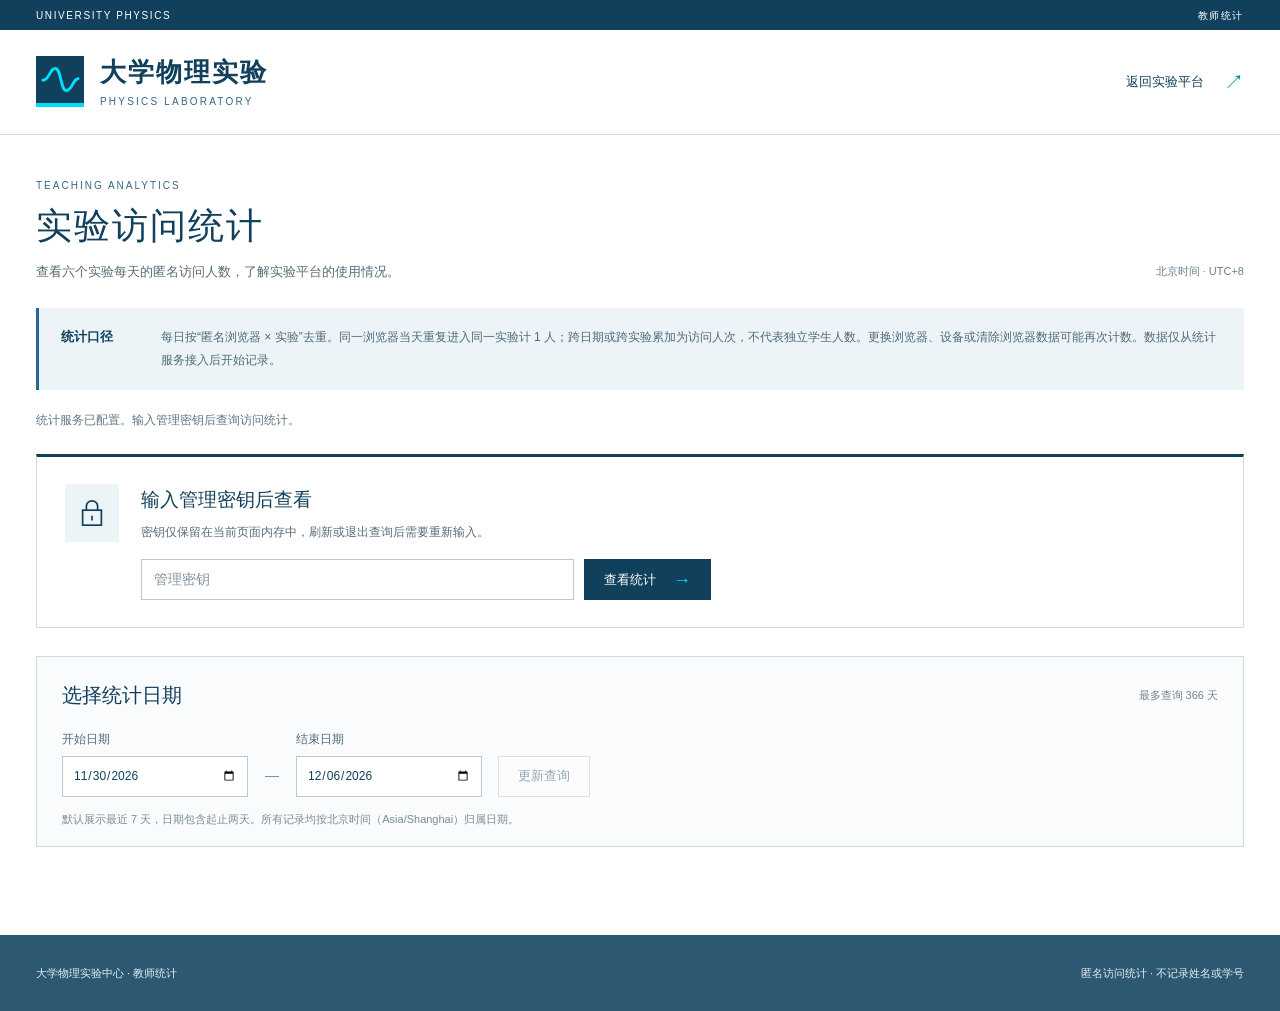
==== statistics.html @ d80bd219 "Add daily anonymous visitors for each experiment and protected teacher reports" ====
<!doctype html>
<html lang="zh-CN">
<head>
  <meta charset="utf-8">
  <meta name="viewport" content="width=device-width,initial-scale=1">
  <meta name="theme-color" content="#10405c">
  <meta name="robots" content="noindex,nofollow">
  <title>实验访问统计 · 大学物理实验中心</title>
  <link rel="icon" href="assets/favicon.svg?v=2b9576f8598b24f1" type="image/svg+xml">
  <link rel="stylesheet" href="statistics.css?v=2b9576f8598b24f1">
  <script defer src="analytics-config.js?v=2b9576f8598b24f1"></script>
  <script defer src="statistics.js?v=2b9576f8598b24f1"></script>
<meta name="physics-release" content="2b9576f8598b24f1">
</head>
<body>
  <a class="skip" href="#main">跳到主要内容</a>
  <div class="utility"><div class="wrap"><span>UNIVERSITY PHYSICS</span><span>教师统计</span></div></div>
  <header class="site-header"><div class="wrap masthead">
    <a class="brand" href="index.html?v=2b9576f8598b24f1#home" aria-label="返回大学物理实验中心"><img src="assets/favicon.svg?v=2b9576f8598b24f1" alt="" width="48" height="51"><span><strong>大学物理实验</strong><small>PHYSICS LABORATORY</small></span></a>
    <a class="back-link" href="index.html?v=2b9576f8598b24f1#home">返回实验平台 <span aria-hidden="true">↗</span></a>
  </div></header>
  <main class="wrap" id="main" tabindex="-1">
    <div class="page-heading"><div><p class="eyebrow">TEACHING ANALYTICS</p><h1>实验访问统计</h1><p class="page-description">查看六个实验每天的匿名访问人数，了解实验平台的使用情况。</p></div><span class="timezone">北京时间 · UTC+8</span></div>
    <div class="counting-note"><strong>统计口径</strong><p>每日按“匿名浏览器 × 实验”去重。同一浏览器当天重复进入同一实验计 1 人；跨日期或跨实验累加为访问人次，不代表独立学生人数。更换浏览器、设备或清除浏览器数据可能再次计数。数据仅从统计服务接入后开始记录。</p></div>
    <p class="service-status" id="service-status" role="status">正在检查统计服务配置…</p>
    <noscript><p class="message error">请启用 JavaScript 后查询访问统计。</p></noscript>
    <section class="access-panel" id="access-panel" aria-labelledby="access-title" hidden>
      <div class="access-icon" aria-hidden="true"><svg viewBox="0 0 32 32" fill="none"><rect x="6" y="13" width="20" height="16" stroke="currentColor" stroke-width="1.8"/><path d="M10 13V9a6 6 0 0 1 12 0v4M16 19v5" stroke="currentColor" stroke-width="1.8"/></svg></div>
      <div class="access-content"><h2 id="access-title">输入管理密钥后查看</h2><p>密钥仅保留在当前页面内存中，刷新或退出查询后需要重新输入。</p>
        <form id="access-form"><label class="sr-only" for="management-key">管理密钥</label><input id="management-key" type="password" placeholder="管理密钥" autocomplete="off" autocapitalize="off" spellcheck="false" required><button class="button primary" id="unlock-button" type="submit">查看统计 <span aria-hidden="true">→</span></button></form>
      </div>
    </section>
    <div class="access-session" id="access-session" hidden><span><i aria-hidden="true"></i>已解锁当前页面的统计查询</span><button class="text-button" id="lock-button" type="button">退出查询</button></div>
    <section class="report-panel" aria-labelledby="report-title">
      <div class="section-heading"><h2 id="report-title">选择统计日期</h2><span>最多查询 366 天</span></div>
      <form class="report-form" id="report-form"><fieldset id="range-fields" disabled><legend class="sr-only">统计日期范围</legend><label>开始日期<input id="date-from" type="date" required></label><span class="date-separator" aria-hidden="true">—</span><label>结束日期<input id="date-to" type="date" required></label><button class="button" id="query-button" type="submit" disabled>更新查询</button></fieldset></form>
      <p class="date-hint">默认展示最近 7 天，日期包含起止两天。所有记录均按北京时间（Asia/Shanghai）归属日期。</p>
    </section>
    <div class="message" id="report-message" role="status" aria-live="polite" hidden></div>
    <section class="report-results" id="report-results" aria-labelledby="results-title" hidden>
      <div class="section-heading result-heading"><div><p class="eyebrow">SELECTED PERIOD</p><h2 id="results-title">区间累计访问人次</h2><p id="range-summary"></p></div><button class="button export-button" id="export-button" type="button">导出 CSV <span aria-hidden="true">↓</span></button></div>
      <div class="stat-grid" id="stat-grid"></div>
      <div class="table-heading"><h3>每日访问人数</h3><p>各实验当天去重；合计按实验累加。</p></div>
      <div class="table-scroll" tabindex="0" role="region" aria-label="每日实验访问人数表，可横向滚动"><table><caption class="sr-only">各实验每日匿名浏览器访问人数</caption><thead><tr><th scope="col">日期</th><th scope="col">杨氏模量</th><th scope="col">非线性电阻</th><th scope="col">牛顿环</th><th scope="col">光的偏振</th><th scope="col">示波器的使用</th><th scope="col">霍尔效应</th><th scope="col">合计人次</th></tr></thead><tbody id="daily-table-body"></tbody><tfoot id="daily-table-foot"></tfoot></table></div>
      <p class="report-footnote" id="report-updated"></p>
    </section>
    <section class="empty-state" id="empty-state" hidden aria-labelledby="empty-title"><span aria-hidden="true">—</span><h2 id="empty-title">所选日期尚无访问记录</h2><p id="empty-description">可以尝试选择其他日期。统计服务接入前的访问不会补录。</p></section>
  </main>
  <footer><div class="wrap"><span>大学物理实验中心 · 教师统计</span><span>匿名访问统计 · 不记录姓名或学号</span></div></footer>
</body>
</html>
---- statistics.css ----
:root{--navy:#10405c;--blue:#246891;--cyan:#00deff;--ink:#242424;--muted:#596b76;--line:#cfd9de;--paper:#f3f3f3;--font:Arial,"PingFang SC","Microsoft YaHei",sans-serif}
*{box-sizing:border-box}
body{margin:0;background:#fff;color:var(--ink);font:14px/1.7 var(--font)}
button,input{font:inherit}
button,a,input{touch-action:manipulation}
button{cursor:pointer}
a{color:inherit;text-decoration:none}
button:disabled{cursor:not-allowed;opacity:.45}
button:focus-visible,a:focus-visible,input:focus-visible,.table-scroll:focus-visible{outline:3px solid #0087a3;outline-offset:3px}
[hidden]{display:none!important}
.wrap{width:min(100%,1392px);margin:auto;padding-left:36px;padding-right:36px}
.utility{background:var(--navy);color:#fff;font-size:10px;letter-spacing:1.6px}
.utility .wrap{min-height:30px;display:flex;align-items:center;justify-content:space-between}
.site-header{border-bottom:1px solid var(--line)}
.masthead{min-height:104px;display:flex;align-items:center;justify-content:space-between;gap:24px}
.brand{display:inline-flex;align-items:center;gap:16px;color:var(--navy)}
.brand img{display:block;flex:none;background:var(--navy);border-bottom:4px solid var(--cyan);object-fit:contain}
.brand strong{display:block;font-size:26px;font-weight:600;letter-spacing:2px;line-height:1.4}
.brand small{display:block;font-size:10px;color:#356784;letter-spacing:2.2px;margin-top:3px}
.back-link{display:flex;align-items:center;gap:20px;color:var(--navy);font-size:13px;white-space:nowrap}
.back-link:hover{color:#007b9d}
.back-link span{color:#0088a5;font-size:20px}
main.wrap{min-height:calc(100vh - 230px);padding-top:42px;padding-bottom:60px}
.page-heading{display:flex;align-items:flex-end;justify-content:space-between;gap:24px;margin-bottom:25px}
.eyebrow{margin:0 0 7px;color:#356784;font-size:10px;font-weight:500;letter-spacing:2px}
h1,h2,h3,p{margin-top:0}
h1{margin-bottom:10px;color:var(--navy);font-size:36px;line-height:1.4;letter-spacing:2px;font-weight:500}
.page-description{margin:0;color:var(--muted);font-size:13px}
.timezone{padding-bottom:3px;color:#68808d;font-size:11px;white-space:nowrap}
.counting-note{display:grid;grid-template-columns:86px minmax(0,1fr);gap:14px;padding:18px 22px;background:#edf4f7;border-left:3px solid #246891;color:#4e6a7a}
.counting-note strong{font-size:13px;font-weight:600;color:var(--navy)}
.counting-note p{margin:0;font-size:12px;line-height:1.9}
.service-status{margin:20px 0;color:#607582;font-size:12px}
.service-status.unavailable{padding:17px 20px;border:1px solid var(--line);background:#f6f8f9;color:#526a77;font-size:13px}
.access-panel{display:flex;align-items:flex-start;gap:22px;padding:27px 28px;border:1px solid var(--line);border-top:3px solid var(--navy);margin:24px 0;background:#fff}
.access-icon{display:grid;place-items:center;flex:none;width:54px;height:58px;background:#edf4f7;color:var(--navy)}
.access-icon svg{width:30px;height:30px}
.access-content{flex:1;min-width:0}
.access-content h2{margin:0 0 5px;color:var(--navy);font-size:19px;font-weight:500}
.access-content p{margin:0 0 17px;color:var(--muted);font-size:12px}
#access-form{display:flex;gap:10px;align-items:stretch;max-width:570px}
#management-key{width:100%;min-width:0;padding:9px 12px;border:1px solid #b7cbd6;border-radius:0;background:#fff;color:var(--navy);font-size:14px;line-height:1.5}
#management-key::placeholder{color:#82939c}
.button{display:inline-flex;align-items:center;justify-content:center;gap:17px;min-height:41px;padding:8px 19px;border:1px solid #aec4d0;border-radius:0;background:#fff;color:var(--navy);font-size:13px;line-height:1.5;white-space:nowrap}
.button:hover:not(:disabled){background:#eaf6f9;border-color:#7ca9bc}
.button.primary{background:var(--navy);border-color:var(--navy);color:#fff}
.button.primary:hover:not(:disabled){background:var(--blue);border-color:var(--blue)}
.button.primary span{color:var(--cyan);font-size:18px;line-height:1}
.access-session{display:flex;justify-content:space-between;align-items:center;gap:20px;padding:16px 0;border-bottom:1px solid var(--line);margin:22px 0;color:#4d6d7e;font-size:12px}
.access-session>span{display:inline-flex;align-items:center;gap:9px}
.access-session i{width:6px;height:6px;background:#008fa7}
.text-button{padding:3px 0;background:none;border:0;border-bottom:1px solid #b4c7d1;color:var(--navy);font-size:12px}
.text-button:hover{color:#007f9d;border-color:#007f9d}
.report-panel{margin:28px 0;padding:23px 25px 18px;border:1px solid var(--line);background:#fafbfc}
.section-heading{display:flex;align-items:center;justify-content:space-between;gap:20px;margin-bottom:19px}
.section-heading h2{margin:0;color:var(--navy);font-size:20px;line-height:1.5;font-weight:500}
.section-heading>span{color:#728690;font-size:11px}
.report-form fieldset{display:flex;align-items:flex-end;gap:16px;border:0;margin:0;padding:0}
.report-form label{display:flex;flex-direction:column;gap:6px;color:#506c7b;font-size:12px}
.report-form input{min-height:41px;width:186px;border:1px solid #b7cbd6;border-radius:0;padding:7px 10px;color:var(--navy);background:#fff;line-height:1.5}
.report-form fieldset:disabled input{opacity:.55;background:#f3f5f6}
.date-separator{align-self:flex-end;margin:0 1px 9px;color:#8297a2}
.date-hint{margin:13px 0 0;color:#7b8c96;font-size:11px}
.message{margin:23px 0;padding:16px 19px;border-left:3px solid #246891;background:#edf4f7;color:#355b70;font-size:13px}
.message.error{border-color:#b7514b;background:#fff4f2;color:#9c3f3a}
.report-results{margin-top:38px}
.result-heading{align-items:flex-end;padding-bottom:20px;border-bottom:1px solid var(--line)}
.result-heading h2{font-size:24px;letter-spacing:1px}
.result-heading p:not(.eyebrow){margin:7px 0 0;color:#637b88;font-size:12px}
.export-button{min-height:39px;font-size:12px}
.export-button span{color:#246891;font-size:18px}
.stat-grid{display:grid;grid-template-columns:repeat(6,minmax(0,1fr));gap:14px;margin:24px 0 36px}
.stat-card{padding:20px 18px 18px;border:1px solid var(--line);border-top:3px solid #356784;background:#fff;min-width:0}
.stat-card h3{margin:0 0 13px;color:#526e7f;font-size:13px;font-weight:500;white-space:nowrap}
.stat-card strong{display:block;color:var(--navy);font-size:31px;font-weight:400;line-height:1.3;font-variant-numeric:tabular-nums;overflow-wrap:anywhere}
.stat-card p{margin:6px 0 0;color:#82939e;font-size:10px}
.table-heading{display:flex;align-items:baseline;justify-content:space-between;gap:20px;margin-bottom:14px}
.table-heading h3{margin:0;color:var(--navy);font-size:19px;font-weight:500}
.table-heading p{margin:0;color:#6b818e;font-size:11px}
.table-scroll{width:100%;overflow-x:auto;border:1px solid var(--line);scrollbar-width:thin;scrollbar-color:#9cb7c5 #edf3f6}
table{width:100%;min-width:865px;border-collapse:collapse;text-align:right;font-size:13px;font-variant-numeric:tabular-nums}
th,td{padding:14px 17px;border-bottom:1px solid #e1e8ec;white-space:nowrap}
thead th{color:var(--navy);background:#edf3f6;border-bottom-color:#bacdd8;font-size:12px;font-weight:500}
th:first-child,td:first-child{text-align:left}
tbody th{font-weight:400;color:#526e7e}
tbody td{color:#35576a}
tbody tr:nth-child(even){background:#fafcfd}
tbody tr:hover{background:#f0f7fa}
tfoot th,tfoot td{color:var(--navy);font-weight:600;background:#edf3f6;border-top:1px solid #bacdd8;border-bottom:0}
.report-footnote{margin:12px 0 0;color:#82939d;font-size:11px}
.empty-state{margin:30px 0;padding:48px 25px 46px;border:1px solid var(--line);background:#f6f8fa;text-align:center}
.empty-state>span{color:#8ba7b7;font-size:34px;line-height:1}
.empty-state h2{margin:14px 0 9px;color:var(--navy);font-size:22px;font-weight:400}
.empty-state p{margin:0;color:#6b818e;font-size:12px}
footer{background:#2c5872;color:#e4eef4;font-size:11px}
footer .wrap{display:flex;align-items:center;justify-content:space-between;gap:20px;min-height:76px;padding-top:20px;padding-bottom:20px}
.sr-only{position:absolute;width:1px;height:1px;padding:0;margin:-1px;overflow:hidden;clip:rect(0,0,0,0);white-space:nowrap;border:0}
.skip{position:fixed;top:-70px;left:12px;padding:9px 15px;background:#fff;color:var(--navy);z-index:100}
.skip:focus{top:10px}
@media(max-width:1100px){.stat-grid{grid-template-columns:repeat(3,minmax(0,1fr))}.wrap{padding-left:28px;padding-right:28px}.brand strong{font-size:24px}}
@media(max-width:700px){.wrap{padding-left:20px;padding-right:20px}.masthead{min-height:90px}.brand{gap:11px}.brand img{width:40px;height:44px}.brand strong{font-size:21px;letter-spacing:1px}.brand small{font-size:7px;letter-spacing:1.4px}.back-link{font-size:11px;gap:8px}.back-link span{font-size:17px}main.wrap{padding-top:29px;padding-bottom:40px}.page-heading{display:block}.timezone{display:block;margin-top:11px;font-size:10px}h1{font-size:30px}.page-description{font-size:12px}.counting-note{display:block;padding:16px 18px}.counting-note strong{display:block;margin-bottom:5px}.counting-note p{font-size:11px}.access-panel{padding:22px 20px;gap:14px}.access-icon{width:36px;height:42px}.access-icon svg{width:25px;height:25px}.access-content h2{font-size:17px}.access-content p{font-size:11px}#access-form{flex-wrap:wrap}#management-key{min-height:41px;flex-basis:100%}#unlock-button{width:100%}.report-panel{padding:20px 18px 16px}.report-form fieldset{flex-wrap:wrap;gap:13px}.report-form label{width:calc(50% - 15px)}.report-form input{width:100%;min-width:0;font-size:12px}.date-separator{margin-bottom:9px}.report-form .button{width:100%;margin-top:3px}.date-hint{font-size:10px}.section-heading>span{font-size:10px}.result-heading h2{font-size:21px}.stat-grid{gap:11px;margin-bottom:29px}.stat-card{padding:17px 13px 15px}.stat-card h3{font-size:12px}.stat-card strong{font-size:27px}.table-heading{display:block}.table-heading p{margin-top:5px}.report-results{margin-top:29px}.result-heading{gap:14px}.export-button{padding:8px 12px;gap:9px;font-size:11px}footer .wrap{display:block;min-height:82px}footer span{display:block}footer span+span{margin-top:5px}}
@media(max-width:450px){.stat-grid{grid-template-columns:repeat(2,minmax(0,1fr))}.back-link{font-size:10px}.brand strong{font-size:19px}.brand small{font-size:6px}.brand img{width:36px;height:40px}.result-heading{align-items:flex-start}.result-heading h2{font-size:19px}.result-heading .eyebrow{font-size:8px}.access-icon{display:none}.report-panel .section-heading h2{font-size:18px}.empty-state h2{font-size:19px}}
@media print{.utility,.site-header,.access-panel,.access-session,.report-panel,.service-status,.export-button,footer{display:none!important}.wrap{width:100%;padding-left:0;padding-right:0}main.wrap{padding-top:0}.report-results{margin-top:20px}.stat-grid{gap:8px;grid-template-columns:repeat(6,minmax(0,1fr))}.stat-card{padding:10px}.stat-card h3{font-size:10px}.stat-card strong{font-size:23px}.table-scroll{overflow:visible}table{min-width:0;font-size:9px}th,td{padding:9px 6px}thead th{font-size:9px}.report-footnote{font-size:9px}}
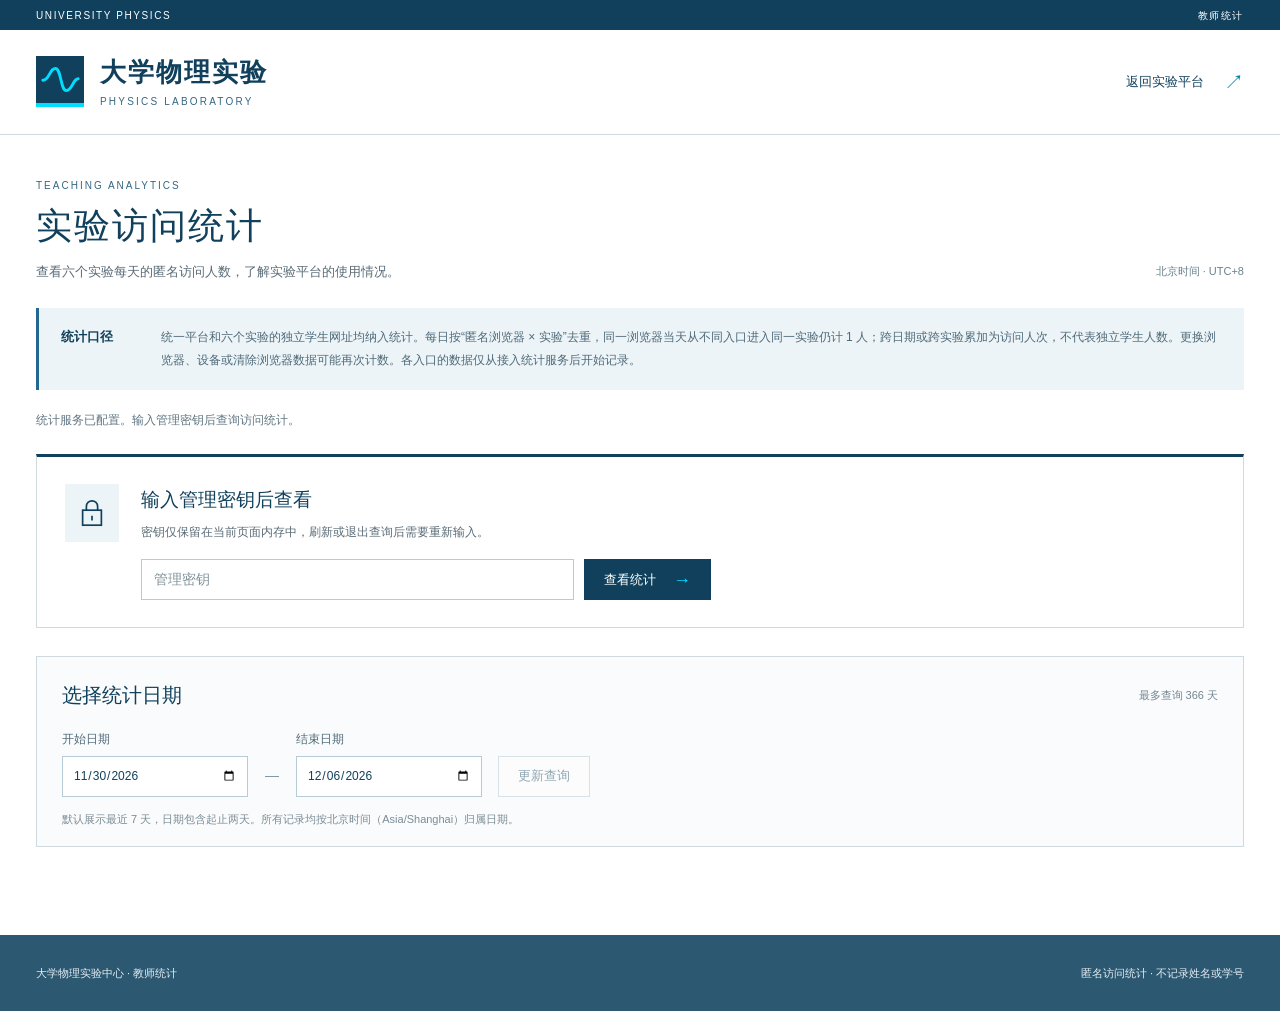
==== commit 84254542: "Serve standalone lab analytics and live teacher statistics" ====
--- a/statistics.html
+++ b/statistics.html
@@ -6,22 +6,22 @@
   <meta name="theme-color" content="#10405c">
   <meta name="robots" content="noindex,nofollow">
   <title>实验访问统计 · 大学物理实验中心</title>
-  <link rel="icon" href="assets/favicon.svg?v=2b9576f8598b24f1" type="image/svg+xml">
-  <link rel="stylesheet" href="statistics.css?v=2b9576f8598b24f1">
-  <script defer src="analytics-config.js?v=2b9576f8598b24f1"></script>
-  <script defer src="statistics.js?v=2b9576f8598b24f1"></script>
-<meta name="physics-release" content="2b9576f8598b24f1">
+  <link rel="icon" href="assets/favicon.svg?v=8e28c617eb73b141" type="image/svg+xml">
+  <link rel="stylesheet" href="statistics.css?v=8e28c617eb73b141">
+  <script defer src="analytics-config.js?v=8e28c617eb73b141"></script>
+  <script defer src="statistics.js?v=8e28c617eb73b141"></script>
+<meta name="physics-release" content="8e28c617eb73b141">
 </head>
 <body>
   <a class="skip" href="#main">跳到主要内容</a>
   <div class="utility"><div class="wrap"><span>UNIVERSITY PHYSICS</span><span>教师统计</span></div></div>
   <header class="site-header"><div class="wrap masthead">
-    <a class="brand" href="index.html?v=2b9576f8598b24f1#home" aria-label="返回大学物理实验中心"><img src="assets/favicon.svg?v=2b9576f8598b24f1" alt="" width="48" height="51"><span><strong>大学物理实验</strong><small>PHYSICS LABORATORY</small></span></a>
-    <a class="back-link" href="index.html?v=2b9576f8598b24f1#home">返回实验平台 <span aria-hidden="true">↗</span></a>
+    <a class="brand" href="index.html?v=8e28c617eb73b141#home" aria-label="返回大学物理实验中心"><img src="assets/favicon.svg?v=8e28c617eb73b141" alt="" width="48" height="51"><span><strong>大学物理实验</strong><small>PHYSICS LABORATORY</small></span></a>
+    <a class="back-link" href="index.html?v=8e28c617eb73b141#home">返回实验平台 <span aria-hidden="true">↗</span></a>
   </div></header>
   <main class="wrap" id="main" tabindex="-1">
     <div class="page-heading"><div><p class="eyebrow">TEACHING ANALYTICS</p><h1>实验访问统计</h1><p class="page-description">查看六个实验每天的匿名访问人数，了解实验平台的使用情况。</p></div><span class="timezone">北京时间 · UTC+8</span></div>
-    <div class="counting-note"><strong>统计口径</strong><p>每日按“匿名浏览器 × 实验”去重。同一浏览器当天重复进入同一实验计 1 人；跨日期或跨实验累加为访问人次，不代表独立学生人数。更换浏览器、设备或清除浏览器数据可能再次计数。数据仅从统计服务接入后开始记录。</p></div>
+    <div class="counting-note"><strong>统计口径</strong><p>统一平台和六个实验的独立学生网址均纳入统计。每日按“匿名浏览器 × 实验”去重，同一浏览器当天从不同入口进入同一实验仍计 1 人；跨日期或跨实验累加为访问人次，不代表独立学生人数。更换浏览器、设备或清除浏览器数据可能再次计数。各入口的数据仅从接入统计服务后开始记录。</p></div>
     <p class="service-status" id="service-status" role="status">正在检查统计服务配置…</p>
     <noscript><p class="message error">请启用 JavaScript 后查询访问统计。</p></noscript>
     <section class="access-panel" id="access-panel" aria-labelledby="access-title" hidden>
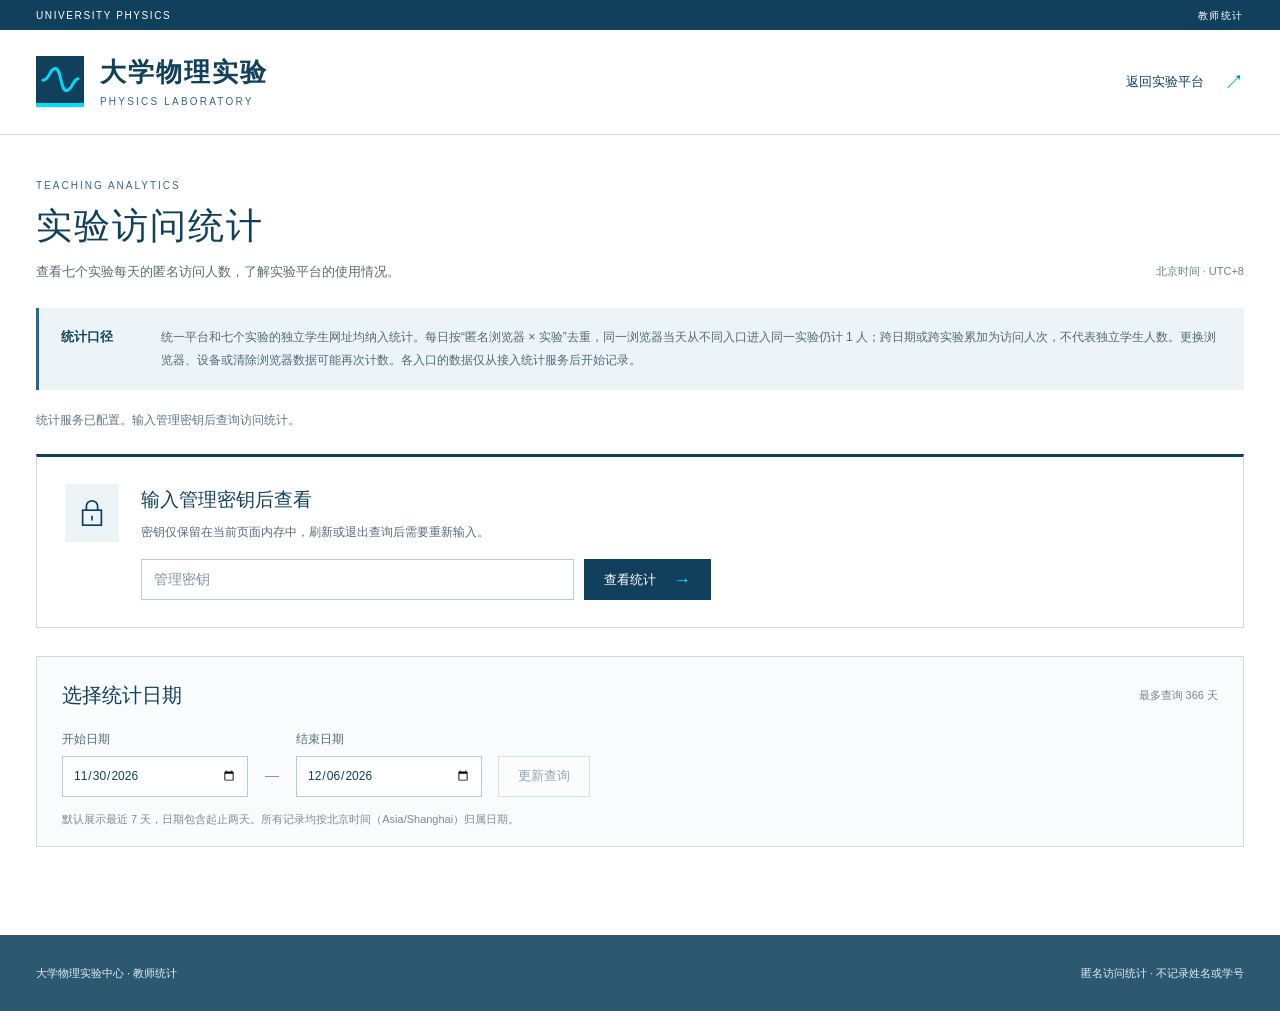
==== commit 1c680602: "Add spectrometer as the seventh experiment and analytics report" ====
--- a/statistics.html
+++ b/statistics.html
@@ -6,22 +6,22 @@
   <meta name="theme-color" content="#10405c">
   <meta name="robots" content="noindex,nofollow">
   <title>实验访问统计 · 大学物理实验中心</title>
-  <link rel="icon" href="assets/favicon.svg?v=8e28c617eb73b141" type="image/svg+xml">
-  <link rel="stylesheet" href="statistics.css?v=8e28c617eb73b141">
-  <script defer src="analytics-config.js?v=8e28c617eb73b141"></script>
-  <script defer src="statistics.js?v=8e28c617eb73b141"></script>
-<meta name="physics-release" content="8e28c617eb73b141">
+  <link rel="icon" href="assets/favicon.svg?v=c98b9b4571292e25" type="image/svg+xml">
+  <link rel="stylesheet" href="statistics.css?v=c98b9b4571292e25">
+  <script defer src="analytics-config.js?v=c98b9b4571292e25"></script>
+  <script defer src="statistics.js?v=c98b9b4571292e25"></script>
+<meta name="physics-release" content="c98b9b4571292e25">
 </head>
 <body>
   <a class="skip" href="#main">跳到主要内容</a>
   <div class="utility"><div class="wrap"><span>UNIVERSITY PHYSICS</span><span>教师统计</span></div></div>
   <header class="site-header"><div class="wrap masthead">
-    <a class="brand" href="index.html?v=8e28c617eb73b141#home" aria-label="返回大学物理实验中心"><img src="assets/favicon.svg?v=8e28c617eb73b141" alt="" width="48" height="51"><span><strong>大学物理实验</strong><small>PHYSICS LABORATORY</small></span></a>
-    <a class="back-link" href="index.html?v=8e28c617eb73b141#home">返回实验平台 <span aria-hidden="true">↗</span></a>
+    <a class="brand" href="index.html?v=c98b9b4571292e25#home" aria-label="返回大学物理实验中心"><img src="assets/favicon.svg?v=c98b9b4571292e25" alt="" width="48" height="51"><span><strong>大学物理实验</strong><small>PHYSICS LABORATORY</small></span></a>
+    <a class="back-link" href="index.html?v=c98b9b4571292e25#home">返回实验平台 <span aria-hidden="true">↗</span></a>
   </div></header>
   <main class="wrap" id="main" tabindex="-1">
-    <div class="page-heading"><div><p class="eyebrow">TEACHING ANALYTICS</p><h1>实验访问统计</h1><p class="page-description">查看六个实验每天的匿名访问人数，了解实验平台的使用情况。</p></div><span class="timezone">北京时间 · UTC+8</span></div>
-    <div class="counting-note"><strong>统计口径</strong><p>统一平台和六个实验的独立学生网址均纳入统计。每日按“匿名浏览器 × 实验”去重，同一浏览器当天从不同入口进入同一实验仍计 1 人；跨日期或跨实验累加为访问人次，不代表独立学生人数。更换浏览器、设备或清除浏览器数据可能再次计数。各入口的数据仅从接入统计服务后开始记录。</p></div>
+    <div class="page-heading"><div><p class="eyebrow">TEACHING ANALYTICS</p><h1>实验访问统计</h1><p class="page-description">查看七个实验每天的匿名访问人数，了解实验平台的使用情况。</p></div><span class="timezone">北京时间 · UTC+8</span></div>
+    <div class="counting-note"><strong>统计口径</strong><p>统一平台和七个实验的独立学生网址均纳入统计。每日按“匿名浏览器 × 实验”去重，同一浏览器当天从不同入口进入同一实验仍计 1 人；跨日期或跨实验累加为访问人次，不代表独立学生人数。更换浏览器、设备或清除浏览器数据可能再次计数。各入口的数据仅从接入统计服务后开始记录。</p></div>
     <p class="service-status" id="service-status" role="status">正在检查统计服务配置…</p>
     <noscript><p class="message error">请启用 JavaScript 后查询访问统计。</p></noscript>
     <section class="access-panel" id="access-panel" aria-labelledby="access-title" hidden>
@@ -41,7 +41,7 @@
       <div class="section-heading result-heading"><div><p class="eyebrow">SELECTED PERIOD</p><h2 id="results-title">区间累计访问人次</h2><p id="range-summary"></p></div><button class="button export-button" id="export-button" type="button">导出 CSV <span aria-hidden="true">↓</span></button></div>
       <div class="stat-grid" id="stat-grid"></div>
       <div class="table-heading"><h3>每日访问人数</h3><p>各实验当天去重；合计按实验累加。</p></div>
-      <div class="table-scroll" tabindex="0" role="region" aria-label="每日实验访问人数表，可横向滚动"><table><caption class="sr-only">各实验每日匿名浏览器访问人数</caption><thead><tr><th scope="col">日期</th><th scope="col">杨氏模量</th><th scope="col">非线性电阻</th><th scope="col">牛顿环</th><th scope="col">光的偏振</th><th scope="col">示波器的使用</th><th scope="col">霍尔效应</th><th scope="col">合计人次</th></tr></thead><tbody id="daily-table-body"></tbody><tfoot id="daily-table-foot"></tfoot></table></div>
+      <div class="table-scroll" tabindex="0" role="region" aria-label="每日实验访问人数表，可横向滚动"><table><caption class="sr-only">各实验每日匿名浏览器访问人数</caption><thead><tr><th scope="col">日期</th><th scope="col">杨氏模量</th><th scope="col">非线性电阻</th><th scope="col">牛顿环</th><th scope="col">光的偏振</th><th scope="col">示波器的使用</th><th scope="col">霍尔效应</th><th scope="col">分光计</th><th scope="col">合计人次</th></tr></thead><tbody id="daily-table-body"></tbody><tfoot id="daily-table-foot"></tfoot></table></div>
       <p class="report-footnote" id="report-updated"></p>
     </section>
     <section class="empty-state" id="empty-state" hidden aria-labelledby="empty-title"><span aria-hidden="true">—</span><h2 id="empty-title">所选日期尚无访问记录</h2><p id="empty-description">可以尝试选择其他日期。统计服务接入前的访问不会补录。</p></section>
--- a/statistics.css
+++ b/statistics.css
@@ -69,7 +69,7 @@
 .result-heading p:not(.eyebrow){margin:7px 0 0;color:#637b88;font-size:12px}
 .export-button{min-height:39px;font-size:12px}
 .export-button span{color:#246891;font-size:18px}
-.stat-grid{display:grid;grid-template-columns:repeat(6,minmax(0,1fr));gap:14px;margin:24px 0 36px}
+.stat-grid{display:grid;grid-template-columns:repeat(7,minmax(0,1fr));gap:14px;margin:24px 0 36px}
 .stat-card{padding:20px 18px 18px;border:1px solid var(--line);border-top:3px solid #356784;background:#fff;min-width:0}
 .stat-card h3{margin:0 0 13px;color:#526e7f;font-size:13px;font-weight:500;white-space:nowrap}
 .stat-card strong{display:block;color:var(--navy);font-size:31px;font-weight:400;line-height:1.3;font-variant-numeric:tabular-nums;overflow-wrap:anywhere}
@@ -100,4 +100,4 @@
 @media(max-width:1100px){.stat-grid{grid-template-columns:repeat(3,minmax(0,1fr))}.wrap{padding-left:28px;padding-right:28px}.brand strong{font-size:24px}}
 @media(max-width:700px){.wrap{padding-left:20px;padding-right:20px}.masthead{min-height:90px}.brand{gap:11px}.brand img{width:40px;height:44px}.brand strong{font-size:21px;letter-spacing:1px}.brand small{font-size:7px;letter-spacing:1.4px}.back-link{font-size:11px;gap:8px}.back-link span{font-size:17px}main.wrap{padding-top:29px;padding-bottom:40px}.page-heading{display:block}.timezone{display:block;margin-top:11px;font-size:10px}h1{font-size:30px}.page-description{font-size:12px}.counting-note{display:block;padding:16px 18px}.counting-note strong{display:block;margin-bottom:5px}.counting-note p{font-size:11px}.access-panel{padding:22px 20px;gap:14px}.access-icon{width:36px;height:42px}.access-icon svg{width:25px;height:25px}.access-content h2{font-size:17px}.access-content p{font-size:11px}#access-form{flex-wrap:wrap}#management-key{min-height:41px;flex-basis:100%}#unlock-button{width:100%}.report-panel{padding:20px 18px 16px}.report-form fieldset{flex-wrap:wrap;gap:13px}.report-form label{width:calc(50% - 15px)}.report-form input{width:100%;min-width:0;font-size:12px}.date-separator{margin-bottom:9px}.report-form .button{width:100%;margin-top:3px}.date-hint{font-size:10px}.section-heading>span{font-size:10px}.result-heading h2{font-size:21px}.stat-grid{gap:11px;margin-bottom:29px}.stat-card{padding:17px 13px 15px}.stat-card h3{font-size:12px}.stat-card strong{font-size:27px}.table-heading{display:block}.table-heading p{margin-top:5px}.report-results{margin-top:29px}.result-heading{gap:14px}.export-button{padding:8px 12px;gap:9px;font-size:11px}footer .wrap{display:block;min-height:82px}footer span{display:block}footer span+span{margin-top:5px}}
 @media(max-width:450px){.stat-grid{grid-template-columns:repeat(2,minmax(0,1fr))}.back-link{font-size:10px}.brand strong{font-size:19px}.brand small{font-size:6px}.brand img{width:36px;height:40px}.result-heading{align-items:flex-start}.result-heading h2{font-size:19px}.result-heading .eyebrow{font-size:8px}.access-icon{display:none}.report-panel .section-heading h2{font-size:18px}.empty-state h2{font-size:19px}}
-@media print{.utility,.site-header,.access-panel,.access-session,.report-panel,.service-status,.export-button,footer{display:none!important}.wrap{width:100%;padding-left:0;padding-right:0}main.wrap{padding-top:0}.report-results{margin-top:20px}.stat-grid{gap:8px;grid-template-columns:repeat(6,minmax(0,1fr))}.stat-card{padding:10px}.stat-card h3{font-size:10px}.stat-card strong{font-size:23px}.table-scroll{overflow:visible}table{min-width:0;font-size:9px}th,td{padding:9px 6px}thead th{font-size:9px}.report-footnote{font-size:9px}}
+@media print{.utility,.site-header,.access-panel,.access-session,.report-panel,.service-status,.export-button,footer{display:none!important}.wrap{width:100%;padding-left:0;padding-right:0}main.wrap{padding-top:0}.report-results{margin-top:20px}.stat-grid{gap:8px;grid-template-columns:repeat(7,minmax(0,1fr))}.stat-card{padding:10px}.stat-card h3{font-size:10px}.stat-card strong{font-size:23px}.table-scroll{overflow:visible}table{min-width:0;font-size:9px}th,td{padding:9px 6px}thead th{font-size:9px}.report-footnote{font-size:9px}}
